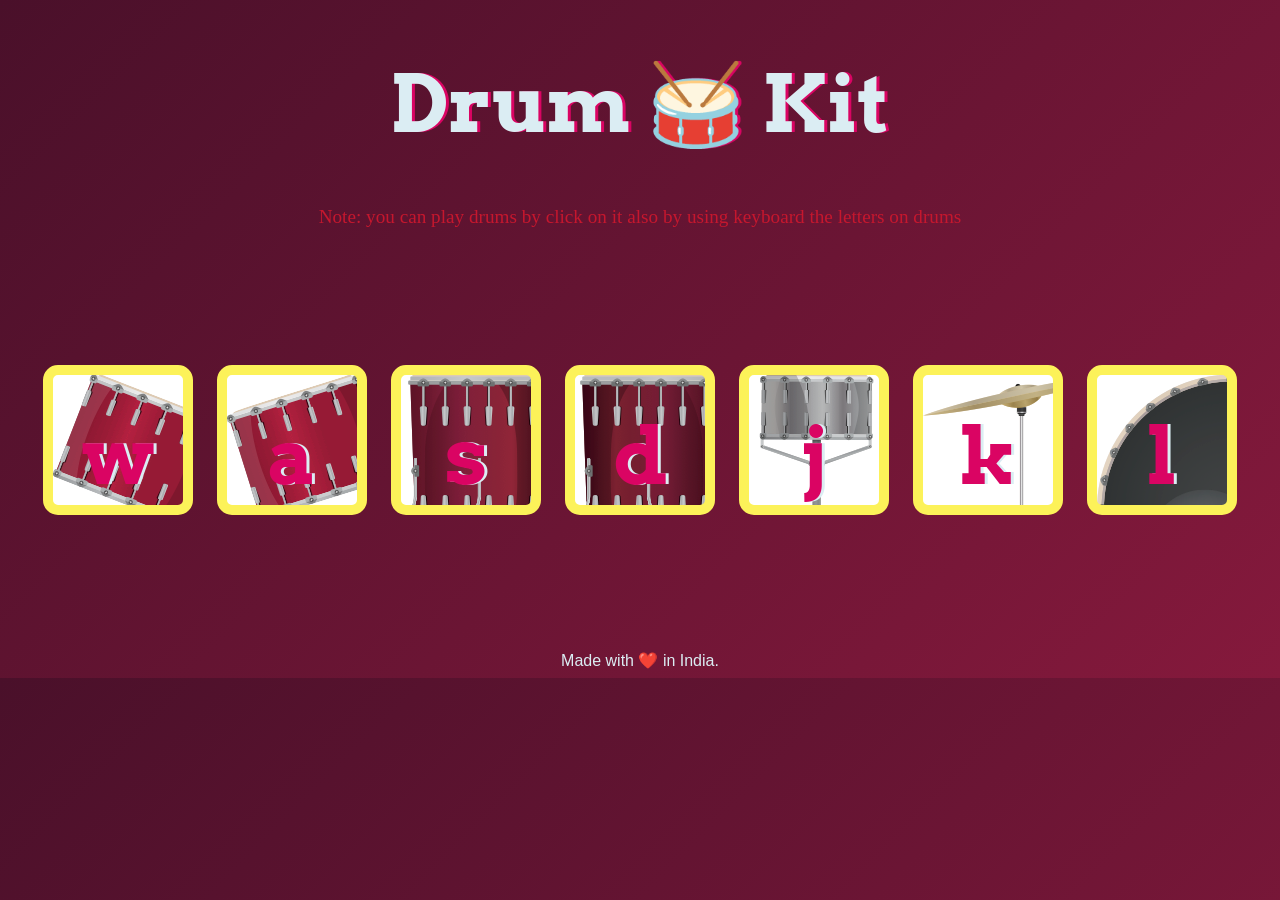
==== drumkit.html @ 1b4ceeef "Add files via upload" ====
<!DOCTYPE html>
<html lang="en" dir="ltr">

<head>
  <meta charset="utf-8">
  <title>Drum Kit</title>
  <link rel="stylesheet" href="styles.css">
  <link href="https://fonts.googleapis.com/css?family=Arvo" rel="stylesheet">
</head>

<body>

  <h1 id="title">Drum 🥁 Kit</h1>
  <p> Note: you can play drums by click on it also by using keyboard the letters on drums</p>
  <div class="set">
    <button class="w drum">w</button>
    <button class="a drum">a</button>
    <button class="s drum">s</button>
    <button class="d drum">d</button>
    <button class="j drum">j</button>
    <button class="k drum">k</button>
    <button class="l drum">l</button>
  </div>


  <footer>
    Made with ❤️ in India.
  </footer>
  <script src="index.js" charset="utf-8"></script>
</body>

</html>
---- styles.css ----
body {
  text-align: center;
  background: linear-gradient(135deg, #4A102A 0%, #85193C 100%);
}
p{
  color: #C5172E;
  font-size: 1.2rem;
}

h1 {
  font-size: 5rem;
  color: #DBEDF3;
  font-family: "Arvo", cursive;
  text-shadow: 3px 0 #DA0463;

}

footer {
  color: #DBEDF3;
  font-family: sans-serif;
}

.w {
 background-image: url("images/tom1.png");
}

.a {
 background-image: url("images/tom2.png");
}

.s {
background-image: url("images/tom3.png");
}

.d {
  background-image: url("images/tom4.png");
}

.j {
  background-image: url("images/snare.png");
}

.k {
  background-image: url("images/crash.png");
}

.l {
  background-image: url("images/kick.png");
}

.set {
  margin: 10% auto;
}

.game-over {
  background-color: red;
  opacity: 0.8;
}

.pressed {
  box-shadow: 0 3px 4px 0 #DBEDF3;
  opacity: 0.5;
}

.red {
  color: red;
}

.drum {
  outline: none;
  border: 10px solid #FCF259;
  font-size: 5rem;
  font-family: 'Arvo', cursive;
  line-height: 2;
  font-weight: 900;
  color: #DA0463;
  text-shadow: 3px 0 #DBEDF3;
  border-radius: 15px;
  display: inline-block;
  width: 150px;
  height: 150px;
  text-align: center;
  margin: 10px;
  background-color: white;
}
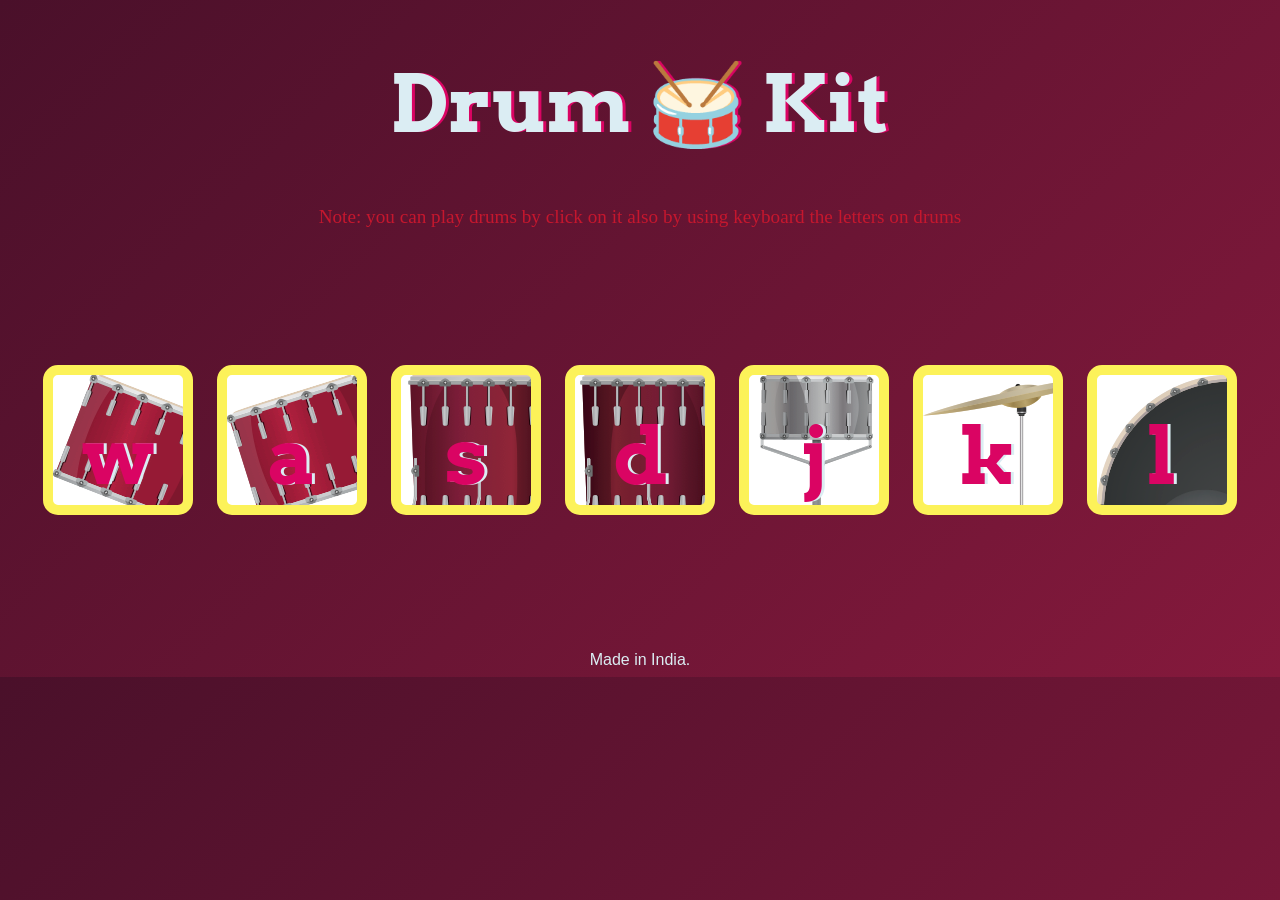
==== commit 661b7964: "drumkit.html" ====
--- a/drumkit.html
+++ b/drumkit.html
@@ -24,9 +24,9 @@
 
 
   <footer>
-    Made with ❤️ in India.
+    Made in India.
   </footer>
   <script src="index.js" charset="utf-8"></script>
 </body>
 
-</html>+</html>
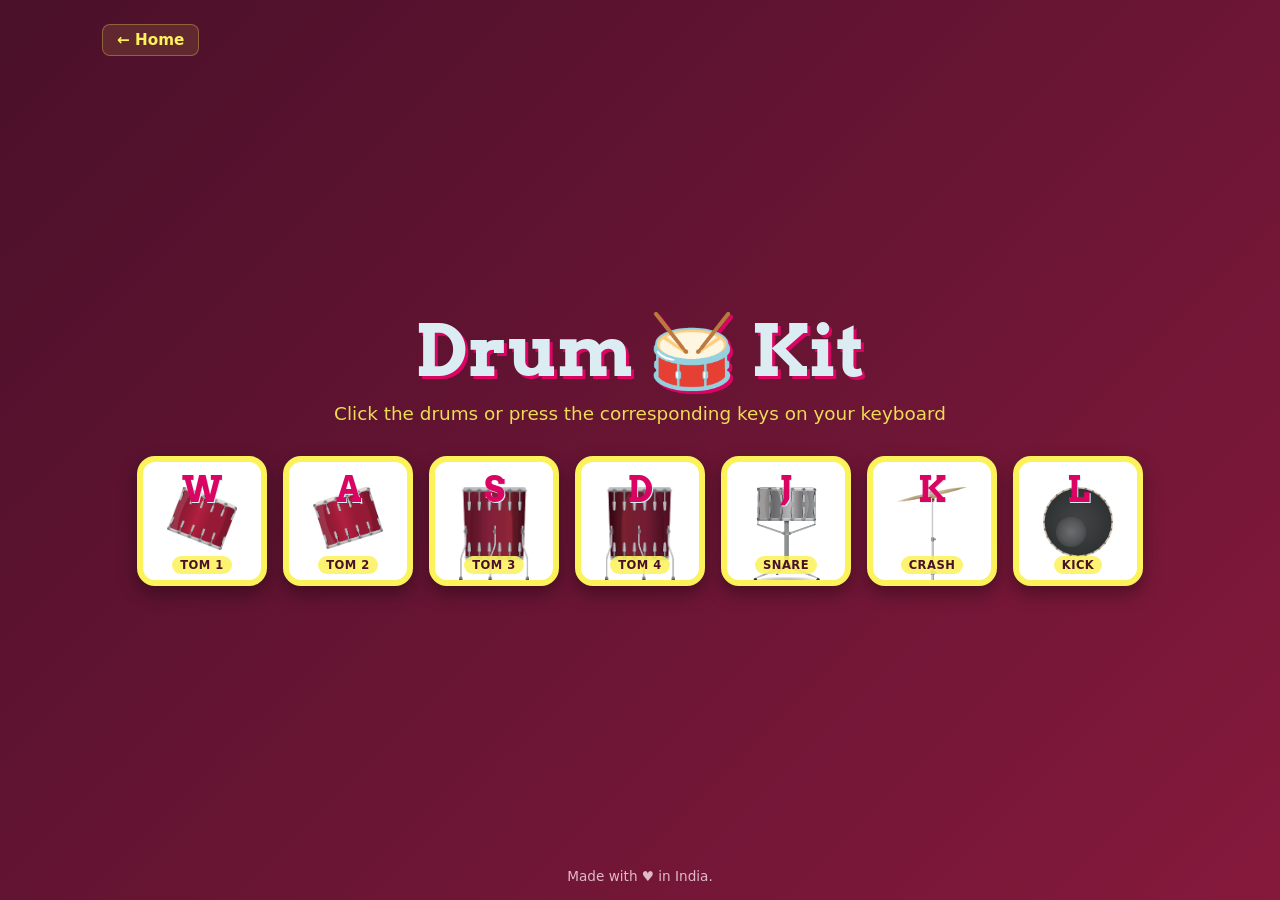
==== commit 6c0a9219: "Refactor drums kit with modern JS, zero-latency audio, and responsive UI - Preload audio elements an" ====
--- a/drumkit.html
+++ b/drumkit.html
@@ -1,32 +1,57 @@
-<!DOCTYPE html>
-<html lang="en" dir="ltr">
-
-<head>
-  <meta charset="utf-8">
-  <title>Drum Kit</title>
-  <link rel="stylesheet" href="styles.css">
-  <link href="https://fonts.googleapis.com/css?family=Arvo" rel="stylesheet">
-</head>
-
-<body>
-
-  <h1 id="title">Drum 🥁 Kit</h1>
-  <p> Note: you can play drums by click on it also by using keyboard the letters on drums</p>
-  <div class="set">
-    <button class="w drum">w</button>
-    <button class="a drum">a</button>
-    <button class="s drum">s</button>
-    <button class="d drum">d</button>
-    <button class="j drum">j</button>
-    <button class="k drum">k</button>
-    <button class="l drum">l</button>
-  </div>
-
-
-  <footer>
-    Made in India.
-  </footer>
-  <script src="index.js" charset="utf-8"></script>
-</body>
-
-</html>
+<!DOCTYPE html>
+<html lang="en">
+<head>
+  <meta charset="utf-8">
+  <meta name="viewport" content="width=device-width, initial-scale=1.0">
+  <title>Drum Kit</title>
+  <link rel="stylesheet" href="styles.css">
+  <link href="https://fonts.googleapis.com/css2?family=Arvo:wght@400;700&display=swap" rel="stylesheet">
+</head>
+<body>
+  <header class="top-nav">
+    <a href="index.html" class="nav-back">&larr; Home</a>
+  </header>
+
+  <main class="wrapper">
+    <h1 id="title">Drum 🥁 Kit</h1>
+    <p class="subtitle">Click the drums or press the corresponding keys on your keyboard</p>
+
+    <div class="set" role="region" aria-label="Drum kit pads">
+      <button class="w drum" data-key="w" aria-label="Tom 1 drum, key W">
+        <span class="key-letter">w</span>
+        <span class="sound-name">Tom 1</span>
+      </button>
+      <button class="a drum" data-key="a" aria-label="Tom 2 drum, key A">
+        <span class="key-letter">a</span>
+        <span class="sound-name">Tom 2</span>
+      </button>
+      <button class="s drum" data-key="s" aria-label="Tom 3 drum, key S">
+        <span class="key-letter">s</span>
+        <span class="sound-name">Tom 3</span>
+      </button>
+      <button class="d drum" data-key="d" aria-label="Tom 4 drum, key D">
+        <span class="key-letter">d</span>
+        <span class="sound-name">Tom 4</span>
+      </button>
+      <button class="j drum" data-key="j" aria-label="Snare drum, key J">
+        <span class="key-letter">j</span>
+        <span class="sound-name">Snare</span>
+      </button>
+      <button class="k drum" data-key="k" aria-label="Crash cymbal, key K">
+        <span class="key-letter">k</span>
+        <span class="sound-name">Crash</span>
+      </button>
+      <button class="l drum" data-key="l" aria-label="Kick bass drum, key L">
+        <span class="key-letter">l</span>
+        <span class="sound-name">Kick</span>
+      </button>
+    </div>
+  </main>
+
+  <footer>
+    Made with &hearts; in India.
+  </footer>
+
+  <script src="index.js"></script>
+</body>
+</html>
--- a/styles.css
+++ b/styles.css
@@ -1,85 +1,174 @@
+* {
+  box-sizing: border-box;
+}
+
 body {
+  margin: 0;
+  padding: 16px;
+  min-height: 100vh;
   text-align: center;
-  background: linear-gradient(135deg, #4A102A 0%, #85193C 100%);
+  background: linear-gradient(135deg, #4a102a 0%, #85193c 100%);
+  display: flex;
+  flex-direction: column;
+  justify-content: space-between;
+  align-items: center;
+  font-family: "Arvo", cursive, sans-serif;
+  color: #dbedf3;
+  user-select: none;
+  -webkit-user-select: none;
 }
-p{
-  color: #C5172E;
-  font-size: 1.2rem;
+
+.top-nav {
+  width: 100%;
+  max-width: 1100px;
+  display: flex;
+  justify-content: flex-start;
+  padding: 8px 12px;
+}
+
+.nav-back {
+  color: #fcf259;
+  text-decoration: none;
+  font-family: 'Segoe UI', system-ui, sans-serif;
+  font-size: 0.95rem;
+  font-weight: 600;
+  padding: 6px 14px;
+  border-radius: 8px;
+  background: rgba(252, 242, 89, 0.1);
+  border: 1px solid rgba(252, 242, 89, 0.3);
+  transition: background 0.2s ease, transform 0.2s ease;
+}
+
+.nav-back:hover {
+  background: rgba(252, 242, 89, 0.25);
+  transform: translateX(-2px);
+}
+
+.wrapper {
+  width: 100%;
+  max-width: 1100px;
+  margin: auto;
 }
 
 h1 {
-  font-size: 5rem;
-  color: #DBEDF3;
-  font-family: "Arvo", cursive;
-  text-shadow: 3px 0 #DA0463;
-
+  font-size: clamp(2.5rem, 6vw, 4.5rem);
+  color: #dbedf3;
+  margin: 12px 0 8px;
+  text-shadow: 3px 3px #da0463;
 }
 
-footer {
-  color: #DBEDF3;
-  font-family: sans-serif;
-}
-
-.w {
- background-image: url("images/tom1.png");
-}
-
-.a {
- background-image: url("images/tom2.png");
-}
-
-.s {
-background-image: url("images/tom3.png");
-}
-
-.d {
-  background-image: url("images/tom4.png");
-}
-
-.j {
-  background-image: url("images/snare.png");
-}
-
-.k {
-  background-image: url("images/crash.png");
-}
-
-.l {
-  background-image: url("images/kick.png");
+.subtitle {
+  color: #fcf259;
+  font-family: 'Segoe UI', system-ui, sans-serif;
+  font-size: clamp(0.95rem, 2.5vw, 1.15rem);
+  margin: 0 0 32px;
+  opacity: 0.9;
 }
 
 .set {
-  margin: 10% auto;
+  display: flex;
+  flex-wrap: wrap;
+  justify-content: center;
+  align-items: center;
+  gap: 16px;
+  margin: 20px auto;
+  max-width: 1100px;
 }
 
-.game-over {
-  background-color: red;
+.drum {
+  position: relative;
+  outline: none;
+  border: 6px solid #fcf259;
+  border-radius: 18px;
+  width: 130px;
+  height: 130px;
+  background-color: #ffffff;
+  background-repeat: no-repeat;
+  background-position: center 25px;
+  background-size: 70px;
+  display: flex;
+  flex-direction: column;
+  justify-content: space-between;
+  align-items: center;
+  padding: 10px 4px 6px;
+  cursor: pointer;
+  box-shadow: 0 8px 18px rgba(0, 0, 0, 0.35);
+  transition: transform 0.1s ease, box-shadow 0.1s ease, border-color 0.1s ease;
+  touch-action: manipulation;
+}
+
+.drum:hover {
+  transform: translateY(-3px);
+  border-color: #ffffff;
+  box-shadow: 0 12px 24px rgba(218, 4, 99, 0.45);
+}
+
+.drum.pressed {
+  transform: translateY(2px) scale(0.96);
+  border-color: #da0463;
+  box-shadow: 0 0 20px #fcf259, inset 0 0 12px rgba(0, 0, 0, 0.2);
+  opacity: 0.85;
+}
+
+.key-letter {
+  font-family: "Arvo", cursive;
+  font-size: 2.2rem;
+  font-weight: 900;
+  line-height: 1;
+  color: #da0463;
+  text-shadow: 1px 1px #dbedf3;
+  text-transform: uppercase;
+}
+
+.sound-name {
+  font-family: 'Segoe UI', system-ui, sans-serif;
+  font-size: 0.72rem;
+  font-weight: 700;
+  color: #4a102a;
+  background: rgba(252, 242, 89, 0.85);
+  padding: 2px 8px;
+  border-radius: 10px;
+  letter-spacing: 0.5px;
+  text-transform: uppercase;
+}
+
+.w { background-image: url("images/tom1.png"); }
+.a { background-image: url("images/tom2.png"); }
+.s { background-image: url("images/tom3.png"); }
+.d { background-image: url("images/tom4.png"); }
+.j { background-image: url("images/snare.png"); }
+.k { background-image: url("images/crash.png"); }
+.l { background-image: url("images/kick.png"); }
+
+footer {
+  color: #fce4ec;
+  font-family: 'Segoe UI', system-ui, sans-serif;
+  font-size: 0.85rem;
+  margin-top: 32px;
   opacity: 0.8;
 }
 
-.pressed {
-  box-shadow: 0 3px 4px 0 #DBEDF3;
-  opacity: 0.5;
+/* Mobile responsiveness */
+@media (max-width: 600px) {
+  .set {
+    gap: 12px;
+  }
+
+  .drum {
+    width: 96px;
+    height: 96px;
+    border-width: 4px;
+    background-size: 48px;
+    background-position: center 18px;
+    padding: 6px 2px 4px;
+  }
+
+  .key-letter {
+    font-size: 1.6rem;
+  }
+
+  .sound-name {
+    font-size: 0.6rem;
+    padding: 1px 6px;
+  }
 }
-
-.red {
-  color: red;
-}
-
-.drum {
-  outline: none;
-  border: 10px solid #FCF259;
-  font-size: 5rem;
-  font-family: 'Arvo', cursive;
-  line-height: 2;
-  font-weight: 900;
-  color: #DA0463;
-  text-shadow: 3px 0 #DBEDF3;
-  border-radius: 15px;
-  display: inline-block;
-  width: 150px;
-  height: 150px;
-  text-align: center;
-  margin: 10px;
-  background-color: white;
-}
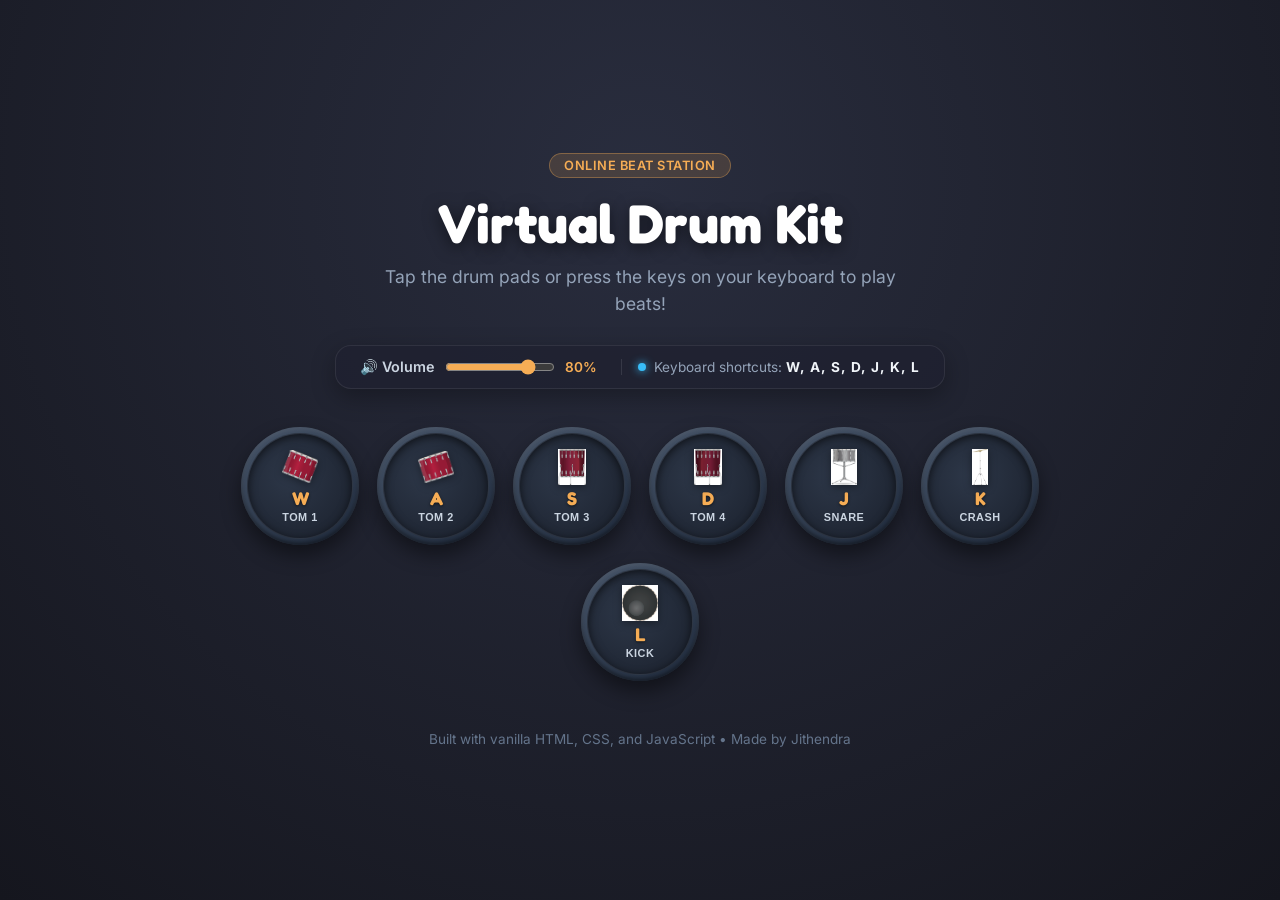
==== commit 5b67a29f: "Redesign drum kit with unified UI, tactile drum pads, volume control, and custom README - Unify drum" ====
--- a/drumkit.html
+++ b/drumkit.html
@@ -1,57 +1,12 @@
 <!DOCTYPE html>
 <html lang="en">
 <head>
-  <meta charset="utf-8">
-  <meta name="viewport" content="width=device-width, initial-scale=1.0">
-  <title>Drum Kit</title>
-  <link rel="stylesheet" href="styles.css">
-  <link href="https://fonts.googleapis.com/css2?family=Arvo:wght@400;700&display=swap" rel="stylesheet">
+  <meta charset="UTF-8">
+  <meta http-equiv="refresh" content="0; url=index.html">
+  <title>Redirecting to Drum Kit...</title>
+  <script>window.location.replace("index.html");</script>
 </head>
 <body>
-  <header class="top-nav">
-    <a href="index.html" class="nav-back">&larr; Home</a>
-  </header>
-
-  <main class="wrapper">
-    <h1 id="title">Drum 🥁 Kit</h1>
-    <p class="subtitle">Click the drums or press the corresponding keys on your keyboard</p>
-
-    <div class="set" role="region" aria-label="Drum kit pads">
-      <button class="w drum" data-key="w" aria-label="Tom 1 drum, key W">
-        <span class="key-letter">w</span>
-        <span class="sound-name">Tom 1</span>
-      </button>
-      <button class="a drum" data-key="a" aria-label="Tom 2 drum, key A">
-        <span class="key-letter">a</span>
-        <span class="sound-name">Tom 2</span>
-      </button>
-      <button class="s drum" data-key="s" aria-label="Tom 3 drum, key S">
-        <span class="key-letter">s</span>
-        <span class="sound-name">Tom 3</span>
-      </button>
-      <button class="d drum" data-key="d" aria-label="Tom 4 drum, key D">
-        <span class="key-letter">d</span>
-        <span class="sound-name">Tom 4</span>
-      </button>
-      <button class="j drum" data-key="j" aria-label="Snare drum, key J">
-        <span class="key-letter">j</span>
-        <span class="sound-name">Snare</span>
-      </button>
-      <button class="k drum" data-key="k" aria-label="Crash cymbal, key K">
-        <span class="key-letter">k</span>
-        <span class="sound-name">Crash</span>
-      </button>
-      <button class="l drum" data-key="l" aria-label="Kick bass drum, key L">
-        <span class="key-letter">l</span>
-        <span class="sound-name">Kick</span>
-      </button>
-    </div>
-  </main>
-
-  <footer>
-    Made with &hearts; in India.
-  </footer>
-
-  <script src="index.js"></script>
+  <p>Redirecting to <a href="index.html">Drum Kit Player</a>...</p>
 </body>
 </html>
